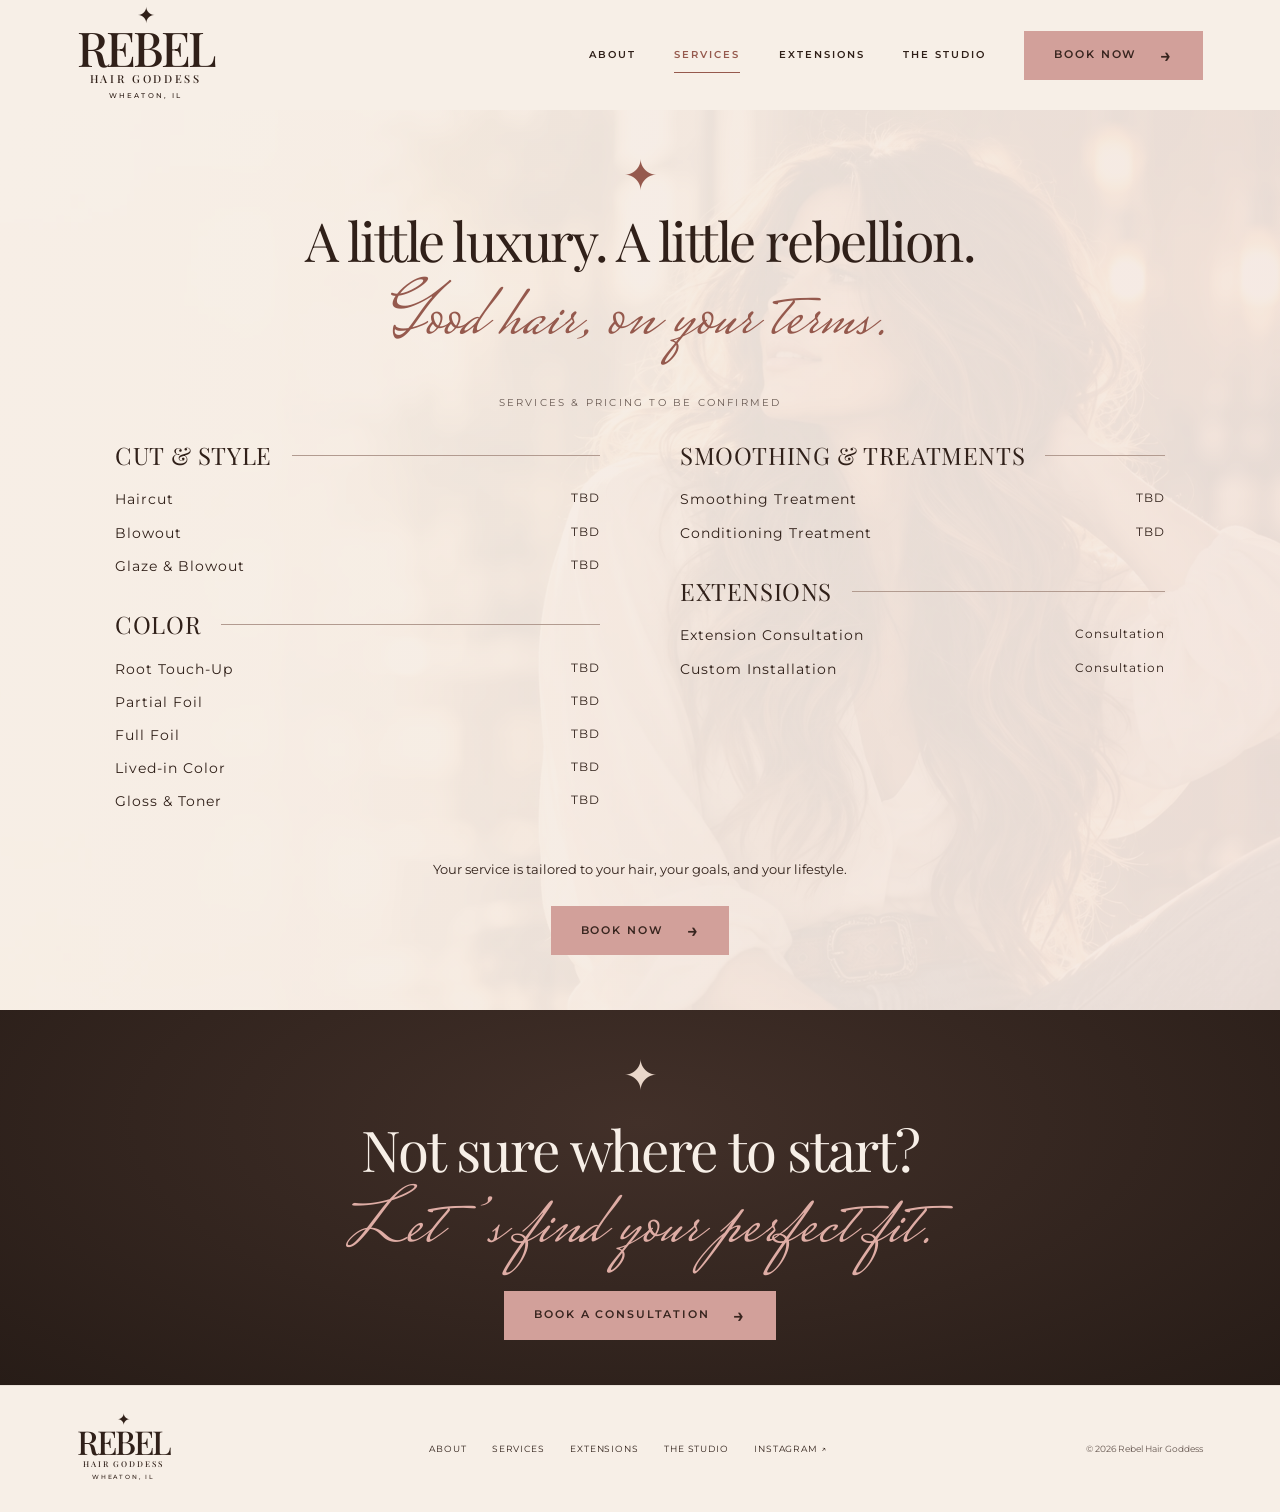
==== services.html @ c1b62842 "Apply approved ivory and dusty pink beauty-brand redesign" ====
<!DOCTYPE html>
<html lang="en"><head><meta charset="UTF-8"><meta name="viewport" content="width=device-width, initial-scale=1">
<title>Services | Rebel Hair Goddess</title><meta name="description" content="Explore the Rebel Hair Goddess service menu: color, cut and style, treatments, and custom extensions in Wheaton, Illinois."><meta name="theme-color" content="#f7efe7">
<link rel="canonical" href="https://huntry1127.github.io/Rebelhairgoddess/services.html"><meta property="og:title" content="Services | Rebel Hair Goddess"><meta property="og:description" content="Explore the Rebel Hair Goddess service menu: color, cut and style, treatments, and custom extensions in Wheaton, Illinois."><meta property="og:type" content="website"><meta property="og:url" content="https://huntry1127.github.io/Rebelhairgoddess/services.html"><meta property="og:image" content="https://huntry1127.github.io/Rebelhairgoddess/images/rebel-editorial.webp">
<link rel="icon" type="image/svg+xml" href="favicon.svg"><link rel="preconnect" href="https://fonts.googleapis.com"><link rel="preconnect" href="https://fonts.gstatic.com" crossorigin>
<link href="https://fonts.googleapis.com/css2?family=Playfair+Display:wght@400;500;600&family=Montserrat:wght@400;500;600&family=Mrs+Saint+Delafield&display=swap" rel="stylesheet"><link rel="stylesheet" href="styles.css?v=20261002">
</head><body class="services-page" id="top"><a class="skip-link" href="#main-content">Skip to content</a>
<header class="site-header"><a class="brand" href="index.html" aria-label="Rebel Hair Goddess home"><span class="brand-star" aria-hidden="true">✦</span><span class="brand-name">REBEL</span><span class="brand-sub">HAIR GODDESS</span><span class="brand-city">WHEATON, IL</span></a>
<button class="menu-toggle" type="button" aria-expanded="false" aria-controls="site-nav"><span></span><span></span><span class="sr-only">Open menu</span></button>
<nav class="site-nav" id="site-nav" aria-label="Main navigation"><a href="index.html#about">About</a><a href="services.html" aria-current="page">Services</a><a href="index.html#extensions">Extensions</a><a href="index.html#studio">The studio</a><a class="button " data-booking-link href="https://www.glossgenius.com/" target="_blank" rel="noopener">Book now <span aria-hidden="true">→</span></a></nav></header>
<main id="main-content">
<div class="services-surface"><section class="services-intro"><span class="star-mark" aria-hidden="true">✦</span><h1>A little luxury. A little rebellion.</h1><p class="script">Good hair, on your terms.</p></section>
<section class="service-menu" aria-label="Service menu"><p class="menu-note">Services &amp; pricing to be confirmed</p><div class="menu-columns"><div><section class="menu-category" ><h2>Cut &amp; style</h2><dl><div><dt>Haircut</dt><dd>TBD</dd></div><div><dt>Blowout</dt><dd>TBD</dd></div><div><dt>Glaze & Blowout</dt><dd>TBD</dd></div></dl></section><section class="menu-category" ><h2>Color</h2><dl><div><dt>Root Touch-Up</dt><dd>TBD</dd></div><div><dt>Partial Foil</dt><dd>TBD</dd></div><div><dt>Full Foil</dt><dd>TBD</dd></div><div><dt>Lived-in Color</dt><dd>TBD</dd></div><div><dt>Gloss & Toner</dt><dd>TBD</dd></div></dl></section></div><div><section class="menu-category" ><h2>Smoothing &amp; treatments</h2><dl><div><dt>Smoothing Treatment</dt><dd>TBD</dd></div><div><dt>Conditioning Treatment</dt><dd>TBD</dd></div></dl></section><section class="menu-category" id=extensions-menu><h2>Extensions</h2><dl><div><dt>Extension Consultation</dt><dd>Consultation</dd></div><div><dt>Custom Installation</dt><dd>Consultation</dd></div></dl></section></div></div><p class="menu-tail">Your service is tailored to your hair, your goals, and your lifestyle.</p><a class="button " data-booking-link href="https://www.glossgenius.com/" target="_blank" rel="noopener">Book now <span aria-hidden="true">→</span></a></section></div>
<section class="consultation extensions" aria-labelledby="consultation-heading"><span class="star-mark" aria-hidden="true">✦</span><h2 id="consultation-heading">Not sure where to start?</h2><p class="script">Let’s find your perfect fit.</p><a class="button " data-booking-link href="https://www.glossgenius.com/" target="_blank" rel="noopener">Book a consultation <span aria-hidden="true">→</span></a></section>
</main><footer class="site-footer"><a class="brand footer-brand" href="index.html" aria-label="Rebel Hair Goddess home"><span class="brand-star" aria-hidden="true">✦</span><span class="brand-name">REBEL</span><span class="brand-sub">HAIR GODDESS</span><span class="brand-city">WHEATON, IL</span></a><nav aria-label="Footer navigation"><a href="index.html#about">About</a><a href="services.html">Services</a><a href="index.html#extensions">Extensions</a><a href="index.html#studio">The studio</a><a href="https://www.instagram.com/rebelhairgoddess/" target="_blank" rel="noopener">Instagram ↗</a></nav><small>© <span id="year">2026</span> Rebel Hair Goddess</small></footer>
<div class="mobile-book"><a class="button " data-booking-link href="https://www.glossgenius.com/" target="_blank" rel="noopener">Book now <span aria-hidden="true">→</span></a></div><script src="script.js?v=20261002"></script></body></html>
---- styles.css ----
:root{--ivory:#f7efe7;--pink:#d2a09a;--rose:#95594d;--espresso:#302019;--muted:#685952;--serif:"Playfair Display",Georgia,serif;--sans:"Montserrat",Arial,sans-serif;--script:"Mrs Saint Delafield","Brush Script MT",cursive}
*{box-sizing:border-box}html{scroll-behavior:smooth;scroll-padding-top:110px}body{margin:0;background:var(--ivory);color:var(--espresso);font:15px/1.8 var(--sans)}a{color:inherit;text-decoration:none}img{display:block;width:100%;height:100%;object-fit:cover}button{font:inherit}h1,h2,h3,p,figure{margin:0}h1,h2{font-family:var(--serif);font-weight:400;line-height:1.15;letter-spacing:-.035em}h2{font-size:clamp(36px,4.6vw,66px)}.script{font:400 clamp(42px,5.8vw,84px)/.95 var(--script);color:var(--rose)}.eyebrow{font-size:11px;font-weight:500;text-transform:uppercase;letter-spacing:.24em}.star-mark{display:block;font:42px/1 Georgia,serif;margin:0 0 20px;color:var(--rose)}.short-rule{display:block;width:40px;height:1px;background:currentColor;opacity:.45;margin:24px auto}.button{display:inline-flex;align-items:center;justify-content:center;gap:23px;min-height:48px;padding:15px 30px;background:var(--pink);color:#38251f;font:600 11px/1.6 var(--sans);text-transform:uppercase;letter-spacing:.17em;transition:background .2s,transform .2s;white-space:nowrap}.button:hover{background:#dfb5ad;transform:translateY(-2px)}.button span{font-size:19px;line-height:1}.button:focus-visible,a:focus-visible,button:focus-visible{outline:2px solid var(--rose);outline-offset:5px}.skip-link{position:fixed;left:20px;top:0;transform:translateY(-150%);z-index:100;background:var(--espresso);color:var(--ivory);padding:12px 20px}.skip-link:focus{transform:none}.sr-only{position:absolute;width:1px;height:1px;padding:0;overflow:hidden;clip:rect(0,0,0,0);white-space:nowrap;border:0}
.site-header{height:110px;display:flex;align-items:center;justify-content:space-between;gap:30px;padding:14px 6%;position:relative;z-index:20;background:var(--ivory)}.brand{display:flex;flex-direction:column;align-items:center;width:max-content;flex-shrink:0;line-height:1;color:var(--espresso)}.brand-star{font:22px/.8 Georgia}.brand-name{font:500 48px/.95 var(--serif);letter-spacing:-.06em}.brand-sub{font:500 11px/1.6 var(--serif);letter-spacing:.24em}.brand-city{font:500 7px/2.2 var(--sans);letter-spacing:.3em}.site-nav{display:flex;align-items:center;gap:clamp(22px,3vw,44px)}.site-nav>a:not(.button){font-size:10px;font-weight:600;letter-spacing:.2em;text-transform:uppercase;position:relative;padding:14px 0}.site-nav>a:not(.button):hover,.site-nav>a[aria-current]{color:var(--rose)}.site-nav>a[aria-current]:after{content:"";position:absolute;bottom:5px;left:0;right:0;height:1px;background:var(--rose)}.menu-toggle{display:none}
.hero{position:relative;min-height:660px;display:flex;align-items:center;overflow:hidden}.hero-photo{position:absolute;inset:0;object-position:center center}.hero-wash{position:absolute;inset:0;background:linear-gradient(90deg,rgba(247,239,231,.93) 0%,rgba(247,239,231,.78) 27%,rgba(247,239,231,.25) 47%,transparent 62%)}.hero-copy{position:relative;z-index:1;width:49%;text-align:center;padding:65px 35px 72px 7%}.hero-copy .star-mark{margin-bottom:10px}.hero h1{font-size:clamp(80px,10vw,150px);font-weight:500;line-height:.95;letter-spacing:-.065em}.hero h1 span{display:block;font-size:clamp(15px,2.2vw,30px);letter-spacing:.23em;line-height:1.7}.hero-city{margin:7px 0 28px;font-size:9px}.hero-tagline{font-size:clamp(65px,7.4vw,108px);margin-bottom:28px}
.statement{text-align:center;background:linear-gradient(110deg,#dfb7ae,#e4c1b8,#dcaea7);padding:54px 25px 38px}.statement .star-mark{margin-bottom:15px}.statement .script{margin-top:8px;font-size:clamp(55px,6vw,87px);color:var(--espresso)}.statement .short-rule{margin-bottom:0}.about{display:grid;grid-template-columns:1fr 1fr;min-height:590px}.studio-image{position:relative;overflow:hidden;min-height:590px}.studio-image img{position:absolute;inset:0;object-position:center 56%}.studio-image figcaption{position:absolute;bottom:16px;left:20px;font-size:9px;text-transform:uppercase;letter-spacing:.2em;color:#fff;background:rgba(48,32,25,.6);padding:5px 12px}.about-copy{padding:70px 8%;text-align:center;align-self:center}.about-copy h2{font-size:clamp(35px,4vw,57px);margin-bottom:25px}.about-copy .script{font-size:clamp(46px,5vw,70px)}.about-copy>p:not(.script){color:var(--muted);font-size:14px;margin-bottom:32px;line-height:1.9}
.service-overview{padding:60px 7% 58px;text-align:center}.service-overview h2{margin-bottom:45px}.service-columns{display:grid;grid-template-columns:repeat(3,1fr);max-width:1100px;margin:0 auto 36px}.service-columns article{padding:0 45px}.service-columns article+article{border-left:1px solid #bba49a}.service-columns h3{font:500 17px/1.5 var(--serif);letter-spacing:.13em;text-transform:uppercase}.service-columns .short-rule{margin:18px auto}.service-columns p{font-size:13px;color:var(--muted);max-width:230px;margin:auto}.extensions{text-align:center;background:radial-gradient(ellipse at 50% 30%,#423029,#271c17);color:var(--ivory);padding:66px 25px 60px}.extensions .star-mark{color:#ead7ca}.extensions h2{font-size:clamp(38px,5.1vw,72px)}.extensions .script{color:#dfada5;margin:18px 0 0;font-size:clamp(49px,6vw,85px)}.extensions .short-rule{margin-top:24px}.booking-section{position:relative;overflow:hidden;padding:65px 25px 55px;text-align:center;background:radial-gradient(ellipse at 15% 20%,#e9ddd0 0,transparent 40%),var(--ivory)}.booking-section h2.script{font-size:clamp(64px,7.5vw,108px)}.booking-section .eyebrow{margin-bottom:24px}.booking-section .short-rule{margin:20px auto}
.site-footer{display:flex;justify-content:space-between;align-items:center;gap:30px;padding:28px 6%;border-top:1px solid rgba(48,32,25,.07)}.footer-brand .brand-name{font-size:33px}.footer-brand .brand-star{font-size:16px}.footer-brand .brand-sub{font-size:8px}.footer-brand .brand-city{font-size:6px}.site-footer nav{display:flex;gap:25px;flex-wrap:wrap;justify-content:center}.site-footer nav a{font-size:9px;text-transform:uppercase;letter-spacing:.1em}.site-footer nav a:hover{color:var(--rose)}.site-footer>small{font-size:9px;color:var(--muted)}.mobile-book{display:none}
.services-surface{position:relative;isolation:isolate;background:linear-gradient(100deg,#f7efe7,#f5e8e2)}.services-surface:before{content:"";position:absolute;z-index:-1;inset:0;background:url('images/rebel-editorial.webp') no-repeat right center;background-size:auto 100%;opacity:.06}.services-intro{text-align:center;padding:45px 24px 35px}.services-intro h1{font-size:clamp(34px,4.2vw,62px)}.services-intro .script{font-size:clamp(52px,6vw,82px);margin-top:15px}.services-intro .star-mark{margin-bottom:12px}.service-menu{text-align:center;padding:0 9% 55px}.menu-note{font-size:10px;text-transform:uppercase;letter-spacing:.22em;margin:0 0 30px;color:var(--muted)}.menu-columns{display:grid;grid-template-columns:1fr 1fr;gap:80px;text-align:left;max-width:1140px;margin:auto}.menu-category{margin-bottom:32px;scroll-margin-top:30px}.menu-category h2{font-size:24px;text-transform:uppercase;letter-spacing:.025em;display:flex;align-items:center;gap:20px}.menu-category h2:after{content:"";height:1px;flex:1;background:#b29b90}.menu-category dl{margin:18px 0 0}.menu-category dl>div{display:flex;justify-content:space-between;gap:20px;margin:8px 0;font-size:14px;letter-spacing:.07em}.menu-category dd{margin:0;font-size:12px;text-align:right;white-space:nowrap}.menu-tail{font-size:13px;margin:12px auto 24px}.consultation{padding:45px 25px}.consultation h2{font-size:clamp(36px,4.4vw,62px)}.consultation .script{margin:12px 0 24px;font-size:clamp(50px,6vw,80px)}
@media(min-width:1600px){.hero{min-height:780px}.hero-copy{padding-left:10%}}@media(max-width:1000px){.site-header{padding:14px 4%;gap:20px}.site-nav{gap:20px}.site-nav .button{padding:14px 20px}.hero{min-height:580px}.hero-copy{padding-left:4%;width:50%}.hero h1{font-size:105px}.hero h1 span{font-size:22px}.hero-tagline{font-size:82px}.studio-image{min-height:520px}.about{min-height:520px}.about-copy{padding:45px 7%}.service-columns article{padding:0 25px}.site-footer{flex-wrap:wrap;justify-content:center}.menu-columns{gap:40px}.service-menu{padding-left:6%;padding-right:6%}.menu-category h2{font-size:20px}}
@media(max-width:760px){html{scroll-padding-top:85px}.site-header{height:90px;padding:10px 6%;position:sticky;top:0;border-bottom:1px solid #e8d9cc}.brand-name{font-size:38px}.brand-sub{font-size:9px}.brand-city{font-size:6px}.brand-star{font-size:17px}.menu-toggle{display:flex;flex-direction:column;justify-content:center;gap:7px;width:46px;height:46px;border:1px solid #c2aca1;background:none;cursor:pointer}.menu-toggle>span:not(.sr-only){width:22px;height:1px;background:var(--espresso);margin:0 auto}.site-nav{display:none;position:absolute;top:100%;left:0;right:0;background:var(--ivory);padding:25px 7% 30px;box-shadow:0 16px 20px #30201912;max-height:calc(100dvh - 90px);overflow:auto}.site-nav.open{display:flex;flex-direction:column;align-items:stretch;gap:10px}.site-nav>a:not(.button){font-size:12px;padding:13px}.site-nav .button{margin-top:8px}.hero{min-height:780px;align-items:flex-end}.hero-photo{object-position:65% center}.hero-wash{background:linear-gradient(0deg,var(--ivory) 0%,rgba(247,239,231,.92) 28%,rgba(247,239,231,.2) 60%,transparent 80%)}.hero-copy{width:100%;padding:350px 20px 45px}.hero-copy .star-mark{font-size:30px;margin-bottom:8px}.hero h1{font-size:88px}.hero h1 span{font-size:19px}.hero-city{margin:8px 0 16px}.hero-tagline{font-size:67px;margin-bottom:22px}.hero-tagline br{display:none}.statement{padding:40px 20px 32px}.statement h2{font-size:43px}.statement .script{font-size:60px}.about{grid-template-columns:1fr}.studio-image{min-height:400px;height:400px}.studio-image img{object-position:center 54%}.about-copy{padding:48px 25px}.about-copy h2{font-size:40px}.about-copy .script{font-size:57px}.service-overview{padding:45px 25px}.service-overview h2{font-size:40px;margin-bottom:25px}.service-columns{grid-template-columns:1fr;gap:24px;margin-bottom:28px}.service-columns article{padding:20px 15px 0}.service-columns article+article{border-left:0;border-top:1px solid #d6c3b8}.service-columns p{max-width:300px}.service-columns h3{font-size:17px}.extensions{padding:48px 22px}.extensions h2{font-size:39px}.extensions .script{font-size:56px}.booking-section{padding:45px 25px}.booking-section h2.script{font-size:68px}.booking-section .eyebrow{font-size:10px}.site-footer{padding:30px 25px 100px;gap:25px}.site-footer nav{gap:19px}.site-footer>small{width:100%;text-align:center}.mobile-book{display:block;position:fixed;bottom:0;left:0;right:0;z-index:30;padding:8px 16px calc(8px + env(safe-area-inset-bottom));background:var(--ivory);border-top:1px solid #d5bdb2}.mobile-book .button{width:100%;min-height:46px}.services-intro{padding:35px 22px 30px}.services-intro h1{font-size:38px}.services-intro .script{font-size:59px;margin-top:20px}.service-menu{padding:0 24px 40px}.menu-note{font-size:9px;letter-spacing:.15em}.menu-columns{grid-template-columns:1fr;gap:0}.menu-category h2{font-size:21px}.menu-category dl>div{font-size:13px;letter-spacing:.02em}.menu-category dd{font-size:12px}.services-surface:before{background-position:68% center;opacity:.045}.menu-tail{font-size:12px}.consultation h2{font-size:38px}.consultation .script{font-size:56px}.button{font-size:10px;padding:15px 25px}}
@media(max-width:360px){.hero h1{font-size:76px}.hero-tagline{font-size:59px}.menu-category h2{font-size:18px}.menu-category dl>div{gap:12px}.about-copy h2{font-size:35px}}
@media(prefers-reduced-motion:reduce){html{scroll-behavior:auto}*,*:before,*:after{transition:none!important;animation:none!important}}
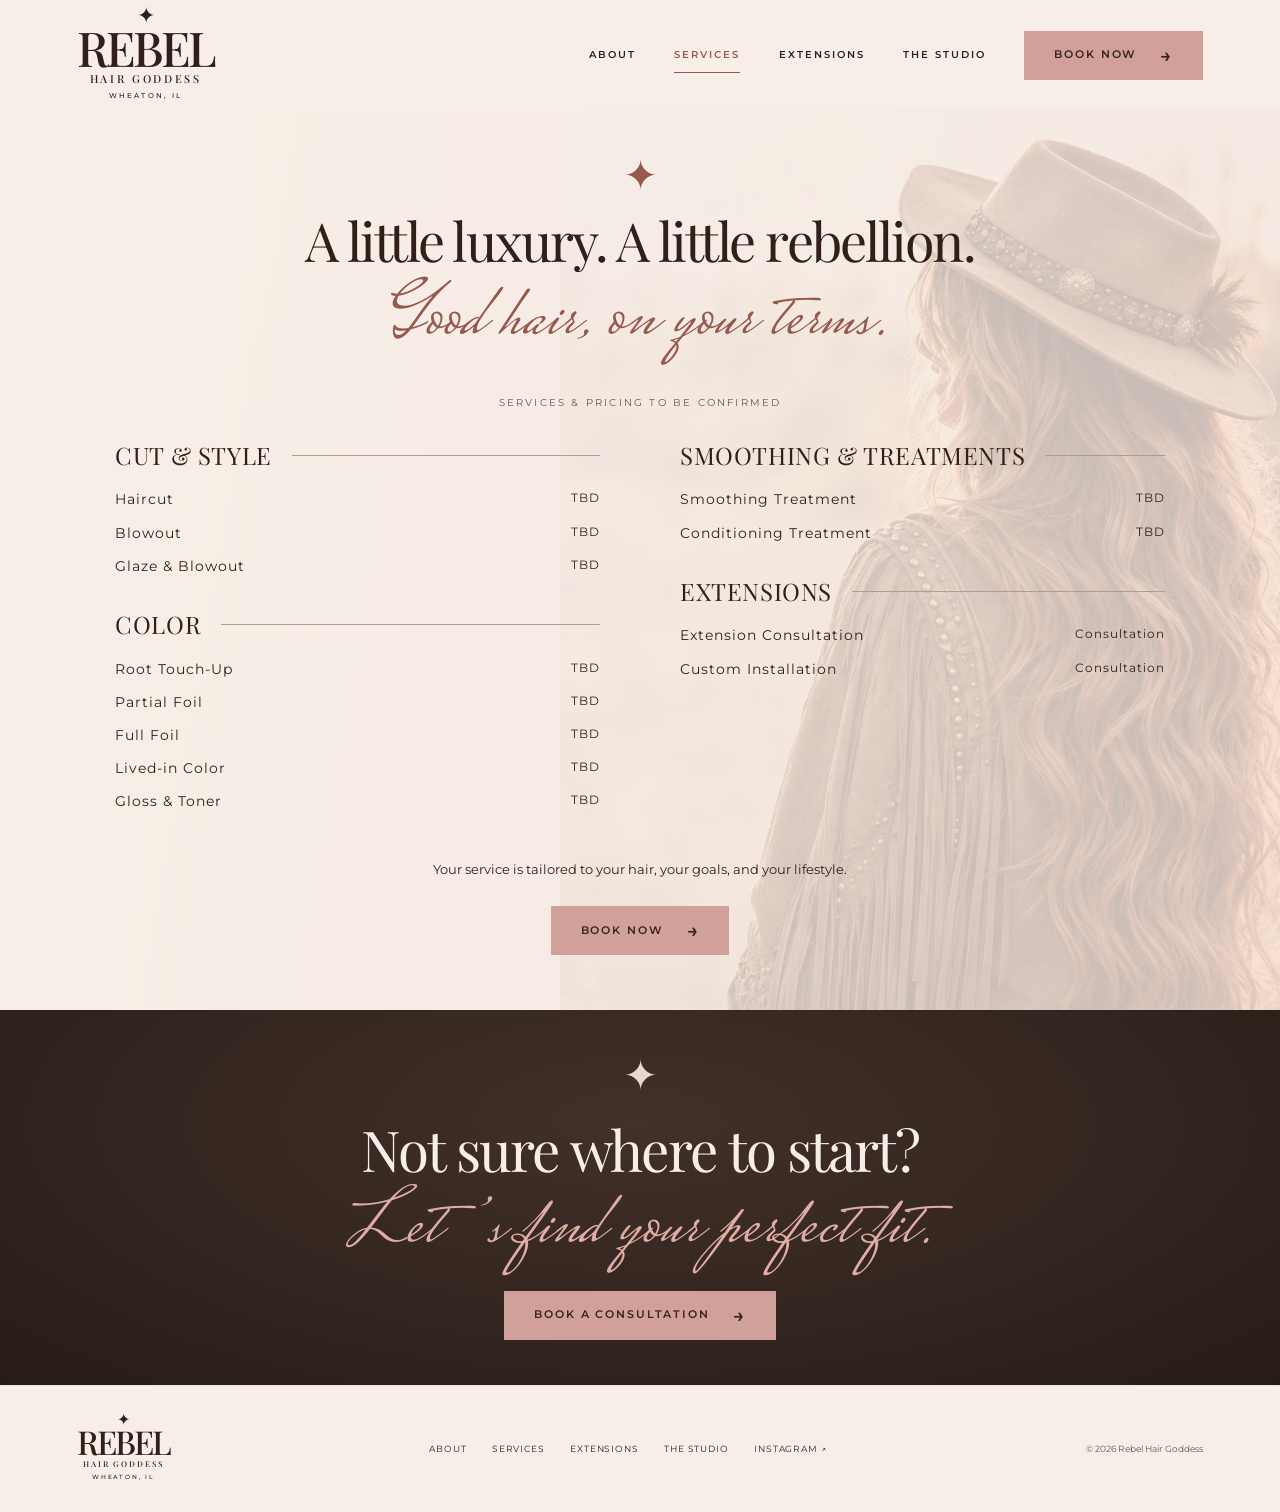
==== commit a2c920ed: "Match services background to approved girl-in-hat reference" ====
--- a/services.html
+++ b/services.html
@@ -1,9 +1,9 @@
 <!DOCTYPE html>
 <html lang="en"><head><meta charset="UTF-8"><meta name="viewport" content="width=device-width, initial-scale=1">
 <title>Services | Rebel Hair Goddess</title><meta name="description" content="Explore the Rebel Hair Goddess service menu: color, cut and style, treatments, and custom extensions in Wheaton, Illinois."><meta name="theme-color" content="#f7efe7">
-<link rel="canonical" href="https://huntry1127.github.io/Rebelhairgoddess/services.html"><meta property="og:title" content="Services | Rebel Hair Goddess"><meta property="og:description" content="Explore the Rebel Hair Goddess service menu: color, cut and style, treatments, and custom extensions in Wheaton, Illinois."><meta property="og:type" content="website"><meta property="og:url" content="https://huntry1127.github.io/Rebelhairgoddess/services.html"><meta property="og:image" content="https://huntry1127.github.io/Rebelhairgoddess/images/rebel-editorial.webp">
+<link rel="canonical" href="https://huntry1127.github.io/Rebelhairgoddess/services.html"><meta property="og:title" content="Services | Rebel Hair Goddess"><meta property="og:description" content="Explore the Rebel Hair Goddess service menu: color, cut and style, treatments, and custom extensions in Wheaton, Illinois."><meta property="og:type" content="website"><meta property="og:url" content="https://huntry1127.github.io/Rebelhairgoddess/services.html"><meta property="og:image" content="https://huntry1127.github.io/Rebelhairgoddess/images/services-western.webp">
 <link rel="icon" type="image/svg+xml" href="favicon.svg"><link rel="preconnect" href="https://fonts.googleapis.com"><link rel="preconnect" href="https://fonts.gstatic.com" crossorigin>
-<link href="https://fonts.googleapis.com/css2?family=Playfair+Display:wght@400;500;600&family=Montserrat:wght@400;500;600&family=Mrs+Saint+Delafield&display=swap" rel="stylesheet"><link rel="stylesheet" href="styles.css?v=20261002">
+<link href="https://fonts.googleapis.com/css2?family=Playfair+Display:wght@400;500;600&family=Montserrat:wght@400;500;600&family=Mrs+Saint+Delafield&display=swap" rel="stylesheet"><link rel="stylesheet" href="styles.css?v=20261002-hat">
 </head><body class="services-page" id="top"><a class="skip-link" href="#main-content">Skip to content</a>
 <header class="site-header"><a class="brand" href="index.html" aria-label="Rebel Hair Goddess home"><span class="brand-star" aria-hidden="true">✦</span><span class="brand-name">REBEL</span><span class="brand-sub">HAIR GODDESS</span><span class="brand-city">WHEATON, IL</span></a>
 <button class="menu-toggle" type="button" aria-expanded="false" aria-controls="site-nav"><span></span><span></span><span class="sr-only">Open menu</span></button>
--- a/styles.css
+++ b/styles.css
@@ -6,8 +6,8 @@
 .statement{text-align:center;background:linear-gradient(110deg,#dfb7ae,#e4c1b8,#dcaea7);padding:54px 25px 38px}.statement .star-mark{margin-bottom:15px}.statement .script{margin-top:8px;font-size:clamp(55px,6vw,87px);color:var(--espresso)}.statement .short-rule{margin-bottom:0}.about{display:grid;grid-template-columns:1fr 1fr;min-height:590px}.studio-image{position:relative;overflow:hidden;min-height:590px}.studio-image img{position:absolute;inset:0;object-position:center 56%}.studio-image figcaption{position:absolute;bottom:16px;left:20px;font-size:9px;text-transform:uppercase;letter-spacing:.2em;color:#fff;background:rgba(48,32,25,.6);padding:5px 12px}.about-copy{padding:70px 8%;text-align:center;align-self:center}.about-copy h2{font-size:clamp(35px,4vw,57px);margin-bottom:25px}.about-copy .script{font-size:clamp(46px,5vw,70px)}.about-copy>p:not(.script){color:var(--muted);font-size:14px;margin-bottom:32px;line-height:1.9}
 .service-overview{padding:60px 7% 58px;text-align:center}.service-overview h2{margin-bottom:45px}.service-columns{display:grid;grid-template-columns:repeat(3,1fr);max-width:1100px;margin:0 auto 36px}.service-columns article{padding:0 45px}.service-columns article+article{border-left:1px solid #bba49a}.service-columns h3{font:500 17px/1.5 var(--serif);letter-spacing:.13em;text-transform:uppercase}.service-columns .short-rule{margin:18px auto}.service-columns p{font-size:13px;color:var(--muted);max-width:230px;margin:auto}.extensions{text-align:center;background:radial-gradient(ellipse at 50% 30%,#423029,#271c17);color:var(--ivory);padding:66px 25px 60px}.extensions .star-mark{color:#ead7ca}.extensions h2{font-size:clamp(38px,5.1vw,72px)}.extensions .script{color:#dfada5;margin:18px 0 0;font-size:clamp(49px,6vw,85px)}.extensions .short-rule{margin-top:24px}.booking-section{position:relative;overflow:hidden;padding:65px 25px 55px;text-align:center;background:radial-gradient(ellipse at 15% 20%,#e9ddd0 0,transparent 40%),var(--ivory)}.booking-section h2.script{font-size:clamp(64px,7.5vw,108px)}.booking-section .eyebrow{margin-bottom:24px}.booking-section .short-rule{margin:20px auto}
 .site-footer{display:flex;justify-content:space-between;align-items:center;gap:30px;padding:28px 6%;border-top:1px solid rgba(48,32,25,.07)}.footer-brand .brand-name{font-size:33px}.footer-brand .brand-star{font-size:16px}.footer-brand .brand-sub{font-size:8px}.footer-brand .brand-city{font-size:6px}.site-footer nav{display:flex;gap:25px;flex-wrap:wrap;justify-content:center}.site-footer nav a{font-size:9px;text-transform:uppercase;letter-spacing:.1em}.site-footer nav a:hover{color:var(--rose)}.site-footer>small{font-size:9px;color:var(--muted)}.mobile-book{display:none}
-.services-surface{position:relative;isolation:isolate;background:linear-gradient(100deg,#f7efe7,#f5e8e2)}.services-surface:before{content:"";position:absolute;z-index:-1;inset:0;background:url('images/rebel-editorial.webp') no-repeat right center;background-size:auto 100%;opacity:.06}.services-intro{text-align:center;padding:45px 24px 35px}.services-intro h1{font-size:clamp(34px,4.2vw,62px)}.services-intro .script{font-size:clamp(52px,6vw,82px);margin-top:15px}.services-intro .star-mark{margin-bottom:12px}.service-menu{text-align:center;padding:0 9% 55px}.menu-note{font-size:10px;text-transform:uppercase;letter-spacing:.22em;margin:0 0 30px;color:var(--muted)}.menu-columns{display:grid;grid-template-columns:1fr 1fr;gap:80px;text-align:left;max-width:1140px;margin:auto}.menu-category{margin-bottom:32px;scroll-margin-top:30px}.menu-category h2{font-size:24px;text-transform:uppercase;letter-spacing:.025em;display:flex;align-items:center;gap:20px}.menu-category h2:after{content:"";height:1px;flex:1;background:#b29b90}.menu-category dl{margin:18px 0 0}.menu-category dl>div{display:flex;justify-content:space-between;gap:20px;margin:8px 0;font-size:14px;letter-spacing:.07em}.menu-category dd{margin:0;font-size:12px;text-align:right;white-space:nowrap}.menu-tail{font-size:13px;margin:12px auto 24px}.consultation{padding:45px 25px}.consultation h2{font-size:clamp(36px,4.4vw,62px)}.consultation .script{margin:12px 0 24px;font-size:clamp(50px,6vw,80px)}
+.services-surface{position:relative;isolation:isolate;background:linear-gradient(100deg,#f7efe7,#f5e8e2)}.services-surface:before{content:"";position:absolute;z-index:-1;inset:0;background:url('images/services-western.webp') no-repeat right top;background-size:auto 100%;opacity:.20}.services-intro{text-align:center;padding:45px 24px 35px}.services-intro h1{font-size:clamp(34px,4.2vw,62px)}.services-intro .script{font-size:clamp(52px,6vw,82px);margin-top:15px}.services-intro .star-mark{margin-bottom:12px}.service-menu{text-align:center;padding:0 9% 55px}.menu-note{font-size:10px;text-transform:uppercase;letter-spacing:.22em;margin:0 0 30px;color:var(--muted)}.menu-columns{display:grid;grid-template-columns:1fr 1fr;gap:80px;text-align:left;max-width:1140px;margin:auto}.menu-category{margin-bottom:32px;scroll-margin-top:30px}.menu-category h2{font-size:24px;text-transform:uppercase;letter-spacing:.025em;display:flex;align-items:center;gap:20px}.menu-category h2:after{content:"";height:1px;flex:1;background:#b29b90}.menu-category dl{margin:18px 0 0}.menu-category dl>div{display:flex;justify-content:space-between;gap:20px;margin:8px 0;font-size:14px;letter-spacing:.07em}.menu-category dd{margin:0;font-size:12px;text-align:right;white-space:nowrap}.menu-tail{font-size:13px;margin:12px auto 24px}.consultation{padding:45px 25px}.consultation h2{font-size:clamp(36px,4.4vw,62px)}.consultation .script{margin:12px 0 24px;font-size:clamp(50px,6vw,80px)}
 @media(min-width:1600px){.hero{min-height:780px}.hero-copy{padding-left:10%}}@media(max-width:1000px){.site-header{padding:14px 4%;gap:20px}.site-nav{gap:20px}.site-nav .button{padding:14px 20px}.hero{min-height:580px}.hero-copy{padding-left:4%;width:50%}.hero h1{font-size:105px}.hero h1 span{font-size:22px}.hero-tagline{font-size:82px}.studio-image{min-height:520px}.about{min-height:520px}.about-copy{padding:45px 7%}.service-columns article{padding:0 25px}.site-footer{flex-wrap:wrap;justify-content:center}.menu-columns{gap:40px}.service-menu{padding-left:6%;padding-right:6%}.menu-category h2{font-size:20px}}
-@media(max-width:760px){html{scroll-padding-top:85px}.site-header{height:90px;padding:10px 6%;position:sticky;top:0;border-bottom:1px solid #e8d9cc}.brand-name{font-size:38px}.brand-sub{font-size:9px}.brand-city{font-size:6px}.brand-star{font-size:17px}.menu-toggle{display:flex;flex-direction:column;justify-content:center;gap:7px;width:46px;height:46px;border:1px solid #c2aca1;background:none;cursor:pointer}.menu-toggle>span:not(.sr-only){width:22px;height:1px;background:var(--espresso);margin:0 auto}.site-nav{display:none;position:absolute;top:100%;left:0;right:0;background:var(--ivory);padding:25px 7% 30px;box-shadow:0 16px 20px #30201912;max-height:calc(100dvh - 90px);overflow:auto}.site-nav.open{display:flex;flex-direction:column;align-items:stretch;gap:10px}.site-nav>a:not(.button){font-size:12px;padding:13px}.site-nav .button{margin-top:8px}.hero{min-height:780px;align-items:flex-end}.hero-photo{object-position:65% center}.hero-wash{background:linear-gradient(0deg,var(--ivory) 0%,rgba(247,239,231,.92) 28%,rgba(247,239,231,.2) 60%,transparent 80%)}.hero-copy{width:100%;padding:350px 20px 45px}.hero-copy .star-mark{font-size:30px;margin-bottom:8px}.hero h1{font-size:88px}.hero h1 span{font-size:19px}.hero-city{margin:8px 0 16px}.hero-tagline{font-size:67px;margin-bottom:22px}.hero-tagline br{display:none}.statement{padding:40px 20px 32px}.statement h2{font-size:43px}.statement .script{font-size:60px}.about{grid-template-columns:1fr}.studio-image{min-height:400px;height:400px}.studio-image img{object-position:center 54%}.about-copy{padding:48px 25px}.about-copy h2{font-size:40px}.about-copy .script{font-size:57px}.service-overview{padding:45px 25px}.service-overview h2{font-size:40px;margin-bottom:25px}.service-columns{grid-template-columns:1fr;gap:24px;margin-bottom:28px}.service-columns article{padding:20px 15px 0}.service-columns article+article{border-left:0;border-top:1px solid #d6c3b8}.service-columns p{max-width:300px}.service-columns h3{font-size:17px}.extensions{padding:48px 22px}.extensions h2{font-size:39px}.extensions .script{font-size:56px}.booking-section{padding:45px 25px}.booking-section h2.script{font-size:68px}.booking-section .eyebrow{font-size:10px}.site-footer{padding:30px 25px 100px;gap:25px}.site-footer nav{gap:19px}.site-footer>small{width:100%;text-align:center}.mobile-book{display:block;position:fixed;bottom:0;left:0;right:0;z-index:30;padding:8px 16px calc(8px + env(safe-area-inset-bottom));background:var(--ivory);border-top:1px solid #d5bdb2}.mobile-book .button{width:100%;min-height:46px}.services-intro{padding:35px 22px 30px}.services-intro h1{font-size:38px}.services-intro .script{font-size:59px;margin-top:20px}.service-menu{padding:0 24px 40px}.menu-note{font-size:9px;letter-spacing:.15em}.menu-columns{grid-template-columns:1fr;gap:0}.menu-category h2{font-size:21px}.menu-category dl>div{font-size:13px;letter-spacing:.02em}.menu-category dd{font-size:12px}.services-surface:before{background-position:68% center;opacity:.045}.menu-tail{font-size:12px}.consultation h2{font-size:38px}.consultation .script{font-size:56px}.button{font-size:10px;padding:15px 25px}}
+@media(max-width:760px){html{scroll-padding-top:85px}.site-header{height:90px;padding:10px 6%;position:sticky;top:0;border-bottom:1px solid #e8d9cc}.brand-name{font-size:38px}.brand-sub{font-size:9px}.brand-city{font-size:6px}.brand-star{font-size:17px}.menu-toggle{display:flex;flex-direction:column;justify-content:center;gap:7px;width:46px;height:46px;border:1px solid #c2aca1;background:none;cursor:pointer}.menu-toggle>span:not(.sr-only){width:22px;height:1px;background:var(--espresso);margin:0 auto}.site-nav{display:none;position:absolute;top:100%;left:0;right:0;background:var(--ivory);padding:25px 7% 30px;box-shadow:0 16px 20px #30201912;max-height:calc(100dvh - 90px);overflow:auto}.site-nav.open{display:flex;flex-direction:column;align-items:stretch;gap:10px}.site-nav>a:not(.button){font-size:12px;padding:13px}.site-nav .button{margin-top:8px}.hero{min-height:780px;align-items:flex-end}.hero-photo{object-position:65% center}.hero-wash{background:linear-gradient(0deg,var(--ivory) 0%,rgba(247,239,231,.92) 28%,rgba(247,239,231,.2) 60%,transparent 80%)}.hero-copy{width:100%;padding:350px 20px 45px}.hero-copy .star-mark{font-size:30px;margin-bottom:8px}.hero h1{font-size:88px}.hero h1 span{font-size:19px}.hero-city{margin:8px 0 16px}.hero-tagline{font-size:67px;margin-bottom:22px}.hero-tagline br{display:none}.statement{padding:40px 20px 32px}.statement h2{font-size:43px}.statement .script{font-size:60px}.about{grid-template-columns:1fr}.studio-image{min-height:400px;height:400px}.studio-image img{object-position:center 54%}.about-copy{padding:48px 25px}.about-copy h2{font-size:40px}.about-copy .script{font-size:57px}.service-overview{padding:45px 25px}.service-overview h2{font-size:40px;margin-bottom:25px}.service-columns{grid-template-columns:1fr;gap:24px;margin-bottom:28px}.service-columns article{padding:20px 15px 0}.service-columns article+article{border-left:0;border-top:1px solid #d6c3b8}.service-columns p{max-width:300px}.service-columns h3{font-size:17px}.extensions{padding:48px 22px}.extensions h2{font-size:39px}.extensions .script{font-size:56px}.booking-section{padding:45px 25px}.booking-section h2.script{font-size:68px}.booking-section .eyebrow{font-size:10px}.site-footer{padding:30px 25px 100px;gap:25px}.site-footer nav{gap:19px}.site-footer>small{width:100%;text-align:center}.mobile-book{display:block;position:fixed;bottom:0;left:0;right:0;z-index:30;padding:8px 16px calc(8px + env(safe-area-inset-bottom));background:var(--ivory);border-top:1px solid #d5bdb2}.mobile-book .button{width:100%;min-height:46px}.services-intro{padding:35px 22px 30px}.services-intro h1{font-size:38px}.services-intro .script{font-size:59px;margin-top:20px}.service-menu{padding:0 24px 40px}.menu-note{font-size:9px;letter-spacing:.15em}.menu-columns{grid-template-columns:1fr;gap:0}.menu-category h2{font-size:21px}.menu-category dl>div{font-size:13px;letter-spacing:.02em}.menu-category dd{font-size:12px}.services-surface:before{background-position:right top;background-size:auto 720px;opacity:.14}.menu-tail{font-size:12px}.consultation h2{font-size:38px}.consultation .script{font-size:56px}.button{font-size:10px;padding:15px 25px}}
 @media(max-width:360px){.hero h1{font-size:76px}.hero-tagline{font-size:59px}.menu-category h2{font-size:18px}.menu-category dl>div{gap:12px}.about-copy h2{font-size:35px}}
 @media(prefers-reduced-motion:reduce){html{scroll-behavior:auto}*,*:before,*:after{transition:none!important;animation:none!important}}
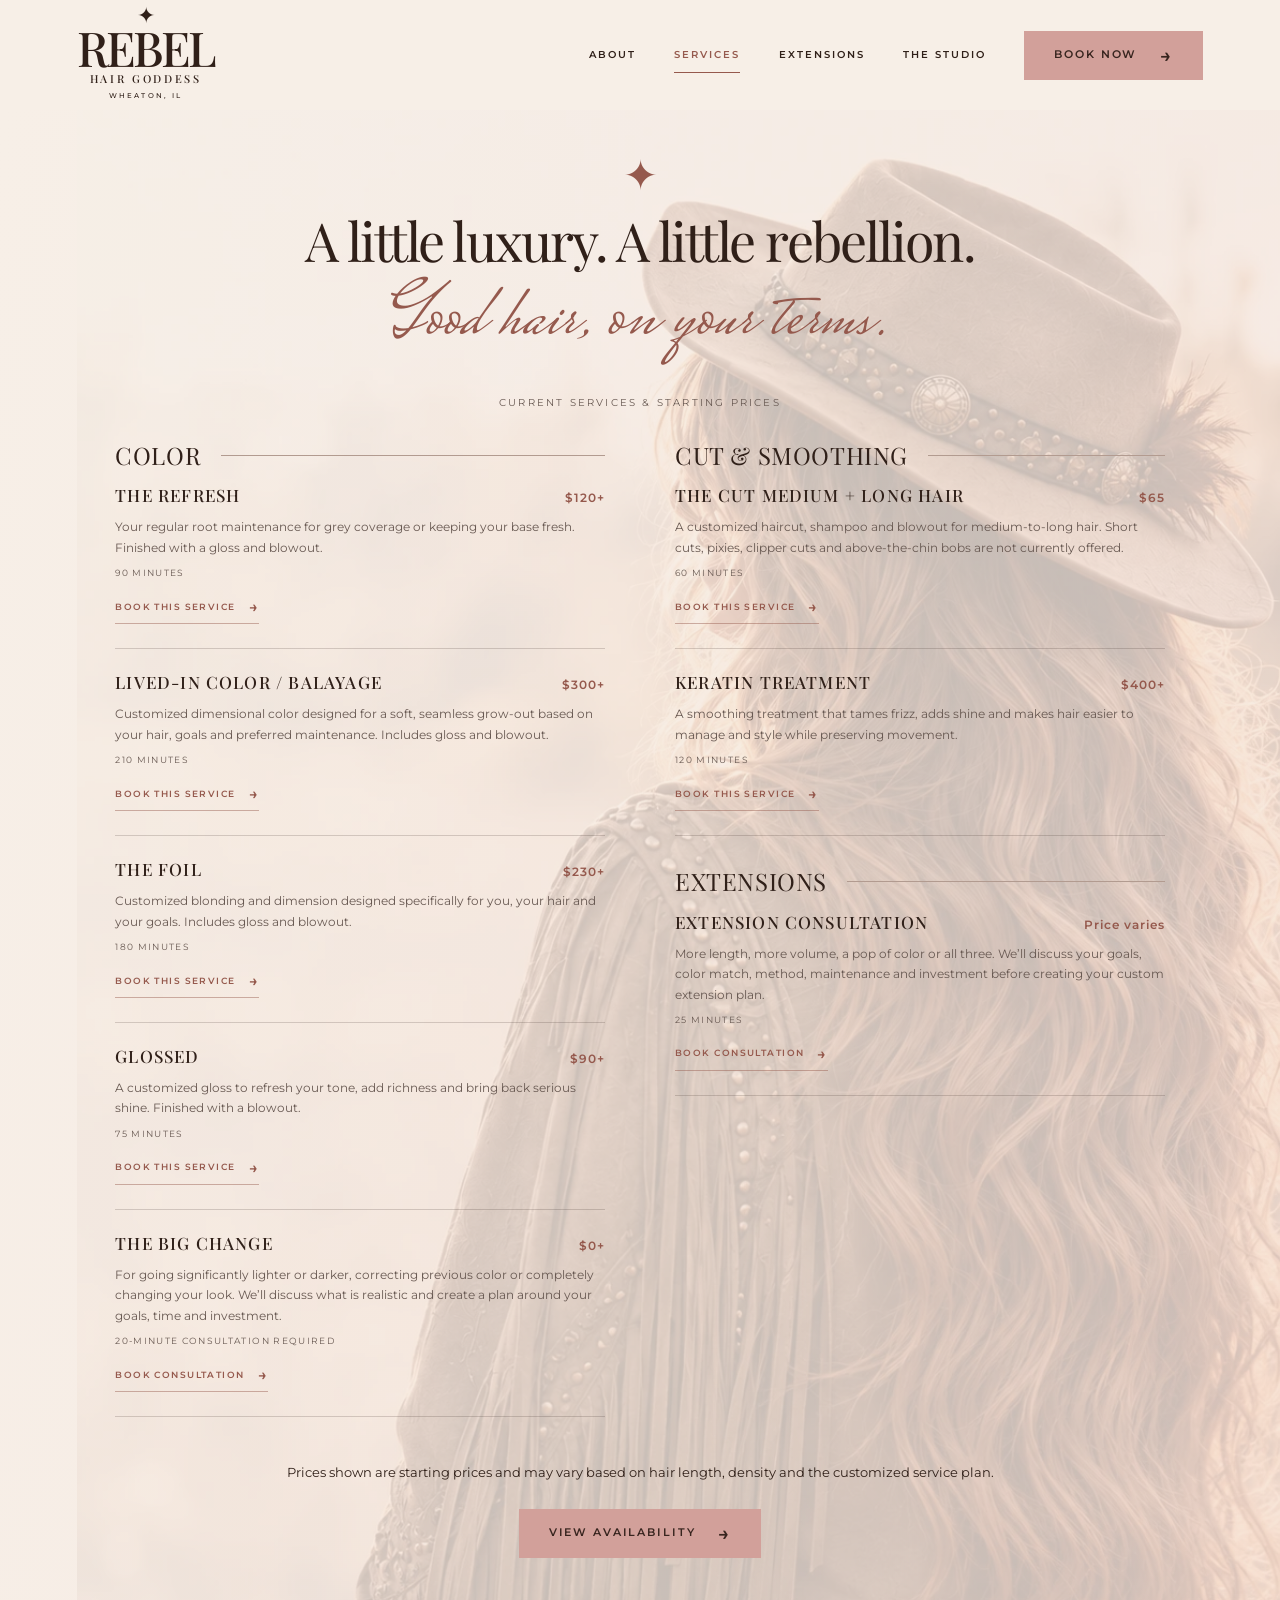
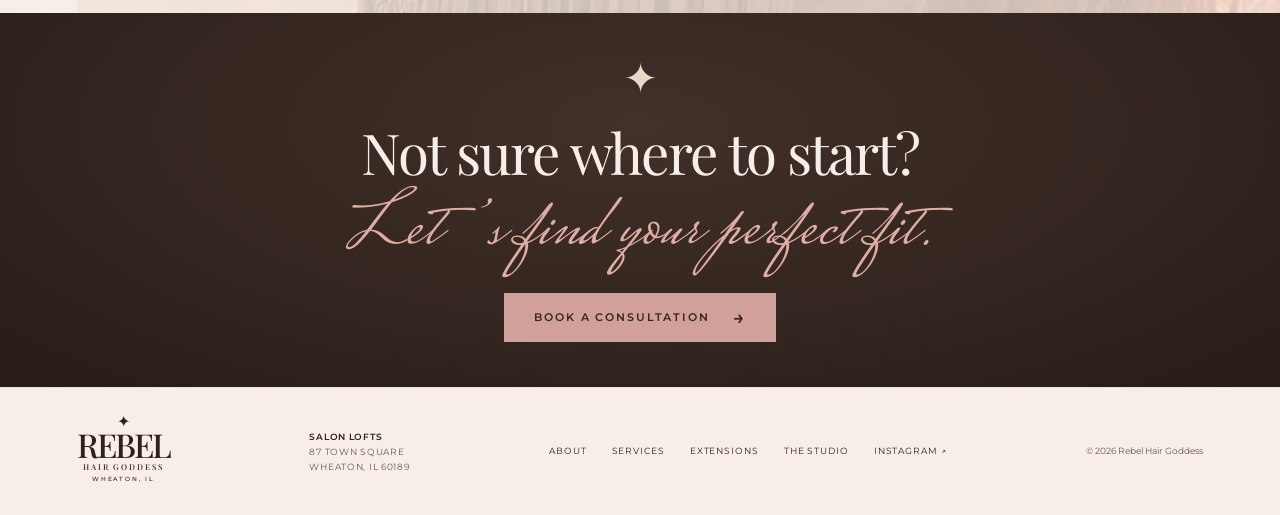
==== commit 5eca8df6: "Publish verified GlossGenius menu and Salon Lofts location" ====
--- a/services.html
+++ b/services.html
@@ -1,16 +1,27 @@
 <!DOCTYPE html>
 <html lang="en"><head><meta charset="UTF-8"><meta name="viewport" content="width=device-width, initial-scale=1">
-<title>Services | Rebel Hair Goddess</title><meta name="description" content="Explore the Rebel Hair Goddess service menu: color, cut and style, treatments, and custom extensions in Wheaton, Illinois."><meta name="theme-color" content="#f7efe7">
-<link rel="canonical" href="https://huntry1127.github.io/Rebelhairgoddess/services.html"><meta property="og:title" content="Services | Rebel Hair Goddess"><meta property="og:description" content="Explore the Rebel Hair Goddess service menu: color, cut and style, treatments, and custom extensions in Wheaton, Illinois."><meta property="og:type" content="website"><meta property="og:url" content="https://huntry1127.github.io/Rebelhairgoddess/services.html"><meta property="og:image" content="https://huntry1127.github.io/Rebelhairgoddess/images/services-western.webp">
+<title>Services | Rebel Hair Goddess</title><meta name="description" content="Explore Rebel Hair Goddess services and pricing in Wheaton, Illinois: lived-in color, custom foiling, glosses, haircuts, keratin treatments and extension consultations."><meta name="theme-color" content="#f7efe7">
+<link rel="canonical" href="https://thisisrebelhair.com/services.html"><meta property="og:title" content="Services | Rebel Hair Goddess"><meta property="og:description" content="Explore the Rebel Hair Goddess service menu: color, cut and style, treatments, and custom extensions in Wheaton, Illinois."><meta property="og:type" content="website"><meta property="og:url" content="https://thisisrebelhair.com/services.html"><meta property="og:image" content="https://thisisrebelhair.com/images/services-western.webp">
 <link rel="icon" type="image/svg+xml" href="favicon.svg"><link rel="preconnect" href="https://fonts.googleapis.com"><link rel="preconnect" href="https://fonts.gstatic.com" crossorigin>
-<link href="https://fonts.googleapis.com/css2?family=Playfair+Display:wght@400;500;600&family=Montserrat:wght@400;500;600&family=Mrs+Saint+Delafield&display=swap" rel="stylesheet"><link rel="stylesheet" href="styles.css?v=20261002-hat">
-</head><body class="services-page" id="top"><a class="skip-link" href="#main-content">Skip to content</a>
+<link href="https://fonts.googleapis.com/css2?family=Playfair+Display:wght@400;500;600&family=Montserrat:wght@400;500;600&family=Mrs+Saint+Delafield&display=swap" rel="stylesheet"><link rel="stylesheet" href="styles.css?v=20261002-mobile-background">
+<script type="application/ld+json">{"@context":"https://schema.org","@type":"Service","name":"Rebel Hair Goddess Services","provider":{"@type":"HairSalon","name":"Rebel Hair Goddess","url":"https://thisisrebelhair.com/","address":{"@type":"PostalAddress","streetAddress":"87 Town Square","addressLocality":"Wheaton","addressRegion":"IL","postalCode":"60189","addressCountry":"US"}},"areaServed":"Wheaton, Illinois","url":"https://thisisrebelhair.com/services.html"}</script></head><body class="services-page" id="top"><a class="skip-link" href="#main-content">Skip to content</a>
 <header class="site-header"><a class="brand" href="index.html" aria-label="Rebel Hair Goddess home"><span class="brand-star" aria-hidden="true">✦</span><span class="brand-name">REBEL</span><span class="brand-sub">HAIR GODDESS</span><span class="brand-city">WHEATON, IL</span></a>
 <button class="menu-toggle" type="button" aria-expanded="false" aria-controls="site-nav"><span></span><span></span><span class="sr-only">Open menu</span></button>
-<nav class="site-nav" id="site-nav" aria-label="Main navigation"><a href="index.html#about">About</a><a href="services.html" aria-current="page">Services</a><a href="index.html#extensions">Extensions</a><a href="index.html#studio">The studio</a><a class="button " data-booking-link href="https://www.glossgenius.com/" target="_blank" rel="noopener">Book now <span aria-hidden="true">→</span></a></nav></header>
+<nav class="site-nav" id="site-nav" aria-label="Main navigation"><a href="index.html#about">About</a><a href="services.html" aria-current="page">Services</a><a href="index.html#extensions">Extensions</a><a href="index.html#studio">The studio</a><a class="button " data-booking-link href="https://rebelhairgoddess.glossgenius.com/book" target="_blank" rel="noopener">Book now <span aria-hidden="true">→</span></a></nav></header>
 <main id="main-content">
 <div class="services-surface"><section class="services-intro"><span class="star-mark" aria-hidden="true">✦</span><h1>A little luxury. A little rebellion.</h1><p class="script">Good hair, on your terms.</p></section>
-<section class="service-menu" aria-label="Service menu"><p class="menu-note">Services &amp; pricing to be confirmed</p><div class="menu-columns"><div><section class="menu-category" ><h2>Cut &amp; style</h2><dl><div><dt>Haircut</dt><dd>TBD</dd></div><div><dt>Blowout</dt><dd>TBD</dd></div><div><dt>Glaze & Blowout</dt><dd>TBD</dd></div></dl></section><section class="menu-category" ><h2>Color</h2><dl><div><dt>Root Touch-Up</dt><dd>TBD</dd></div><div><dt>Partial Foil</dt><dd>TBD</dd></div><div><dt>Full Foil</dt><dd>TBD</dd></div><div><dt>Lived-in Color</dt><dd>TBD</dd></div><div><dt>Gloss & Toner</dt><dd>TBD</dd></div></dl></section></div><div><section class="menu-category" ><h2>Smoothing &amp; treatments</h2><dl><div><dt>Smoothing Treatment</dt><dd>TBD</dd></div><div><dt>Conditioning Treatment</dt><dd>TBD</dd></div></dl></section><section class="menu-category" id=extensions-menu><h2>Extensions</h2><dl><div><dt>Extension Consultation</dt><dd>Consultation</dd></div><div><dt>Custom Installation</dt><dd>Consultation</dd></div></dl></section></div></div><p class="menu-tail">Your service is tailored to your hair, your goals, and your lifestyle.</p><a class="button " data-booking-link href="https://www.glossgenius.com/" target="_blank" rel="noopener">Book now <span aria-hidden="true">→</span></a></section></div>
-<section class="consultation extensions" aria-labelledby="consultation-heading"><span class="star-mark" aria-hidden="true">✦</span><h2 id="consultation-heading">Not sure where to start?</h2><p class="script">Let’s find your perfect fit.</p><a class="button " data-booking-link href="https://www.glossgenius.com/" target="_blank" rel="noopener">Book a consultation <span aria-hidden="true">→</span></a></section>
-</main><footer class="site-footer"><a class="brand footer-brand" href="index.html" aria-label="Rebel Hair Goddess home"><span class="brand-star" aria-hidden="true">✦</span><span class="brand-name">REBEL</span><span class="brand-sub">HAIR GODDESS</span><span class="brand-city">WHEATON, IL</span></a><nav aria-label="Footer navigation"><a href="index.html#about">About</a><a href="services.html">Services</a><a href="index.html#extensions">Extensions</a><a href="index.html#studio">The studio</a><a href="https://www.instagram.com/rebelhairgoddess/" target="_blank" rel="noopener">Instagram ↗</a></nav><small>© <span id="year">2026</span> Rebel Hair Goddess</small></footer>
-<div class="mobile-book"><a class="button " data-booking-link href="https://www.glossgenius.com/" target="_blank" rel="noopener">Book now <span aria-hidden="true">→</span></a></div><script src="script.js?v=20261002"></script></body></html>+<section class="service-menu" aria-label="Service menu"><p class="menu-note">Current services &amp; starting prices</p><div class="menu-columns service-detail-columns"><div><section class="menu-category"><h2>Color</h2>
+<article class="service-detail"><div class="service-detail-head"><h3>The Refresh</h3><span>$120+</span></div><p>Your regular root maintenance for grey coverage or keeping your base fresh. Finished with a gloss and blowout.</p><small>90 minutes</small><a class="service-book" data-booking-link href="https://rebelhairgoddess.glossgenius.com/book" target="_blank" rel="noopener">Book this service <span>→</span></a></article>
+<article class="service-detail"><div class="service-detail-head"><h3>Lived-In Color / Balayage</h3><span>$300+</span></div><p>Customized dimensional color designed for a soft, seamless grow-out based on your hair, goals and preferred maintenance. Includes gloss and blowout.</p><small>210 minutes</small><a class="service-book" data-booking-link href="https://rebelhairgoddess.glossgenius.com/book" target="_blank" rel="noopener">Book this service <span>→</span></a></article>
+<article class="service-detail"><div class="service-detail-head"><h3>The Foil</h3><span>$230+</span></div><p>Customized blonding and dimension designed specifically for you, your hair and your goals. Includes gloss and blowout.</p><small>180 minutes</small><a class="service-book" data-booking-link href="https://rebelhairgoddess.glossgenius.com/book" target="_blank" rel="noopener">Book this service <span>→</span></a></article>
+<article class="service-detail"><div class="service-detail-head"><h3>Glossed</h3><span>$90+</span></div><p>A customized gloss to refresh your tone, add richness and bring back serious shine. Finished with a blowout.</p><small>75 minutes</small><a class="service-book" data-booking-link href="https://rebelhairgoddess.glossgenius.com/book" target="_blank" rel="noopener">Book this service <span>→</span></a></article>
+<article class="service-detail"><div class="service-detail-head"><h3>The Big Change</h3><span>$0+</span></div><p>For going significantly lighter or darker, correcting previous color or completely changing your look. We’ll discuss what is realistic and create a plan around your goals, time and investment.</p><small>20-minute consultation required</small><a class="service-book" data-booking-link href="https://rebelhairgoddess.glossgenius.com/book" target="_blank" rel="noopener">Book consultation <span>→</span></a></article>
+</section></div><div><section class="menu-category"><h2>Cut &amp; Smoothing</h2>
+<article class="service-detail"><div class="service-detail-head"><h3>The Cut <span class="service-qualifier">Medium + Long Hair</span></h3><span>$65</span></div><p>A customized haircut, shampoo and blowout for medium-to-long hair. Short cuts, pixies, clipper cuts and above-the-chin bobs are not currently offered.</p><small>60 minutes</small><a class="service-book" data-booking-link href="https://rebelhairgoddess.glossgenius.com/book" target="_blank" rel="noopener">Book this service <span>→</span></a></article>
+<article class="service-detail"><div class="service-detail-head"><h3>Keratin Treatment</h3><span>$400+</span></div><p>A smoothing treatment that tames frizz, adds shine and makes hair easier to manage and style while preserving movement.</p><small>120 minutes</small><a class="service-book" data-booking-link href="https://rebelhairgoddess.glossgenius.com/book" target="_blank" rel="noopener">Book this service <span>→</span></a></article>
+</section><section class="menu-category" id="extensions-menu"><h2>Extensions</h2>
+<article class="service-detail"><div class="service-detail-head"><h3>Extension Consultation</h3><span>Price varies</span></div><p>More length, more volume, a pop of color or all three. We’ll discuss your goals, color match, method, maintenance and investment before creating your custom extension plan.</p><small>25 minutes</small><a class="service-book" data-booking-link href="https://rebelhairgoddess.glossgenius.com/book" target="_blank" rel="noopener">Book consultation <span>→</span></a></article>
+</section></div></div><p class="menu-tail">Prices shown are starting prices and may vary based on hair length, density and the customized service plan.</p><a class="button" data-booking-link href="https://rebelhairgoddess.glossgenius.com/book" target="_blank" rel="noopener">View availability <span aria-hidden="true">→</span></a></section></div>
+<section class="consultation extensions" aria-labelledby="consultation-heading"><span class="star-mark" aria-hidden="true">✦</span><h2 id="consultation-heading">Not sure where to start?</h2><p class="script">Let’s find your perfect fit.</p><a class="button " data-booking-link href="https://rebelhairgoddess.glossgenius.com/book" target="_blank" rel="noopener">Book a consultation <span aria-hidden="true">→</span></a></section>
+</main><footer class="site-footer"><a class="brand footer-brand" href="index.html" aria-label="Rebel Hair Goddess home"><span class="brand-star" aria-hidden="true">✦</span><span class="brand-name">REBEL</span><span class="brand-sub">HAIR GODDESS</span><span class="brand-city">WHEATON, IL</span></a><address class="footer-address"><strong>Salon Lofts</strong><br>87 Town Square<br>Wheaton, IL 60189</address><nav aria-label="Footer navigation"><a href="index.html#about">About</a><a href="services.html">Services</a><a href="index.html#extensions">Extensions</a><a href="index.html#studio">The studio</a><a href="https://www.instagram.com/rebelhairgoddess/" target="_blank" rel="noopener">Instagram ↗</a></nav><small>© <span id="year">2026</span> Rebel Hair Goddess</small></footer>
+<div class="mobile-book"><a class="button " data-booking-link href="https://rebelhairgoddess.glossgenius.com/book" target="_blank" rel="noopener">Book now <span aria-hidden="true">→</span></a></div><script src="script.js?v=20261005-booking"></script></body></html>
--- a/styles.css
+++ b/styles.css
@@ -8,6 +8,25 @@
 .site-footer{display:flex;justify-content:space-between;align-items:center;gap:30px;padding:28px 6%;border-top:1px solid rgba(48,32,25,.07)}.footer-brand .brand-name{font-size:33px}.footer-brand .brand-star{font-size:16px}.footer-brand .brand-sub{font-size:8px}.footer-brand .brand-city{font-size:6px}.site-footer nav{display:flex;gap:25px;flex-wrap:wrap;justify-content:center}.site-footer nav a{font-size:9px;text-transform:uppercase;letter-spacing:.1em}.site-footer nav a:hover{color:var(--rose)}.site-footer>small{font-size:9px;color:var(--muted)}.mobile-book{display:none}
 .services-surface{position:relative;isolation:isolate;background:linear-gradient(100deg,#f7efe7,#f5e8e2)}.services-surface:before{content:"";position:absolute;z-index:-1;inset:0;background:url('images/services-western.webp') no-repeat right top;background-size:auto 100%;opacity:.20}.services-intro{text-align:center;padding:45px 24px 35px}.services-intro h1{font-size:clamp(34px,4.2vw,62px)}.services-intro .script{font-size:clamp(52px,6vw,82px);margin-top:15px}.services-intro .star-mark{margin-bottom:12px}.service-menu{text-align:center;padding:0 9% 55px}.menu-note{font-size:10px;text-transform:uppercase;letter-spacing:.22em;margin:0 0 30px;color:var(--muted)}.menu-columns{display:grid;grid-template-columns:1fr 1fr;gap:80px;text-align:left;max-width:1140px;margin:auto}.menu-category{margin-bottom:32px;scroll-margin-top:30px}.menu-category h2{font-size:24px;text-transform:uppercase;letter-spacing:.025em;display:flex;align-items:center;gap:20px}.menu-category h2:after{content:"";height:1px;flex:1;background:#b29b90}.menu-category dl{margin:18px 0 0}.menu-category dl>div{display:flex;justify-content:space-between;gap:20px;margin:8px 0;font-size:14px;letter-spacing:.07em}.menu-category dd{margin:0;font-size:12px;text-align:right;white-space:nowrap}.menu-tail{font-size:13px;margin:12px auto 24px}.consultation{padding:45px 25px}.consultation h2{font-size:clamp(36px,4.4vw,62px)}.consultation .script{margin:12px 0 24px;font-size:clamp(50px,6vw,80px)}
 @media(min-width:1600px){.hero{min-height:780px}.hero-copy{padding-left:10%}}@media(max-width:1000px){.site-header{padding:14px 4%;gap:20px}.site-nav{gap:20px}.site-nav .button{padding:14px 20px}.hero{min-height:580px}.hero-copy{padding-left:4%;width:50%}.hero h1{font-size:105px}.hero h1 span{font-size:22px}.hero-tagline{font-size:82px}.studio-image{min-height:520px}.about{min-height:520px}.about-copy{padding:45px 7%}.service-columns article{padding:0 25px}.site-footer{flex-wrap:wrap;justify-content:center}.menu-columns{gap:40px}.service-menu{padding-left:6%;padding-right:6%}.menu-category h2{font-size:20px}}
-@media(max-width:760px){html{scroll-padding-top:85px}.site-header{height:90px;padding:10px 6%;position:sticky;top:0;border-bottom:1px solid #e8d9cc}.brand-name{font-size:38px}.brand-sub{font-size:9px}.brand-city{font-size:6px}.brand-star{font-size:17px}.menu-toggle{display:flex;flex-direction:column;justify-content:center;gap:7px;width:46px;height:46px;border:1px solid #c2aca1;background:none;cursor:pointer}.menu-toggle>span:not(.sr-only){width:22px;height:1px;background:var(--espresso);margin:0 auto}.site-nav{display:none;position:absolute;top:100%;left:0;right:0;background:var(--ivory);padding:25px 7% 30px;box-shadow:0 16px 20px #30201912;max-height:calc(100dvh - 90px);overflow:auto}.site-nav.open{display:flex;flex-direction:column;align-items:stretch;gap:10px}.site-nav>a:not(.button){font-size:12px;padding:13px}.site-nav .button{margin-top:8px}.hero{min-height:780px;align-items:flex-end}.hero-photo{object-position:65% center}.hero-wash{background:linear-gradient(0deg,var(--ivory) 0%,rgba(247,239,231,.92) 28%,rgba(247,239,231,.2) 60%,transparent 80%)}.hero-copy{width:100%;padding:350px 20px 45px}.hero-copy .star-mark{font-size:30px;margin-bottom:8px}.hero h1{font-size:88px}.hero h1 span{font-size:19px}.hero-city{margin:8px 0 16px}.hero-tagline{font-size:67px;margin-bottom:22px}.hero-tagline br{display:none}.statement{padding:40px 20px 32px}.statement h2{font-size:43px}.statement .script{font-size:60px}.about{grid-template-columns:1fr}.studio-image{min-height:400px;height:400px}.studio-image img{object-position:center 54%}.about-copy{padding:48px 25px}.about-copy h2{font-size:40px}.about-copy .script{font-size:57px}.service-overview{padding:45px 25px}.service-overview h2{font-size:40px;margin-bottom:25px}.service-columns{grid-template-columns:1fr;gap:24px;margin-bottom:28px}.service-columns article{padding:20px 15px 0}.service-columns article+article{border-left:0;border-top:1px solid #d6c3b8}.service-columns p{max-width:300px}.service-columns h3{font-size:17px}.extensions{padding:48px 22px}.extensions h2{font-size:39px}.extensions .script{font-size:56px}.booking-section{padding:45px 25px}.booking-section h2.script{font-size:68px}.booking-section .eyebrow{font-size:10px}.site-footer{padding:30px 25px 100px;gap:25px}.site-footer nav{gap:19px}.site-footer>small{width:100%;text-align:center}.mobile-book{display:block;position:fixed;bottom:0;left:0;right:0;z-index:30;padding:8px 16px calc(8px + env(safe-area-inset-bottom));background:var(--ivory);border-top:1px solid #d5bdb2}.mobile-book .button{width:100%;min-height:46px}.services-intro{padding:35px 22px 30px}.services-intro h1{font-size:38px}.services-intro .script{font-size:59px;margin-top:20px}.service-menu{padding:0 24px 40px}.menu-note{font-size:9px;letter-spacing:.15em}.menu-columns{grid-template-columns:1fr;gap:0}.menu-category h2{font-size:21px}.menu-category dl>div{font-size:13px;letter-spacing:.02em}.menu-category dd{font-size:12px}.services-surface:before{background-position:right top;background-size:auto 720px;opacity:.14}.menu-tail{font-size:12px}.consultation h2{font-size:38px}.consultation .script{font-size:56px}.button{font-size:10px;padding:15px 25px}}
+@media(max-width:760px){html{scroll-padding-top:85px}.site-header{height:90px;padding:10px 6%;position:sticky;top:0;border-bottom:1px solid #e8d9cc}.brand-name{font-size:38px}.brand-sub{font-size:9px}.brand-city{font-size:6px}.brand-star{font-size:17px}.menu-toggle{display:flex;flex-direction:column;justify-content:center;gap:7px;width:46px;height:46px;border:1px solid #c2aca1;background:none;cursor:pointer}.menu-toggle>span:not(.sr-only){width:22px;height:1px;background:var(--espresso);margin:0 auto}.site-nav{display:none;position:absolute;top:100%;left:0;right:0;background:var(--ivory);padding:25px 7% 30px;box-shadow:0 16px 20px #30201912;max-height:calc(100dvh - 90px);overflow:auto}.site-nav.open{display:flex;flex-direction:column;align-items:stretch;gap:10px}.site-nav>a:not(.button){font-size:12px;padding:13px}.site-nav .button{margin-top:8px}.hero{min-height:780px;align-items:flex-end}.hero-photo{object-position:65% center}.hero-wash{background:linear-gradient(0deg,var(--ivory) 0%,rgba(247,239,231,.92) 28%,rgba(247,239,231,.2) 60%,transparent 80%)}.hero-copy{width:100%;padding:350px 20px 45px}.hero-copy .star-mark{font-size:30px;margin-bottom:8px}.hero h1{font-size:88px}.hero h1 span{font-size:19px}.hero-city{margin:8px 0 16px}.hero-tagline{font-size:67px;margin-bottom:22px}.hero-tagline br{display:none}.statement{padding:40px 20px 32px}.statement h2{font-size:43px}.statement .script{font-size:60px}.about{grid-template-columns:1fr}.studio-image{min-height:400px;height:400px}.studio-image img{object-position:center 54%}.about-copy{padding:48px 25px}.about-copy h2{font-size:40px}.about-copy .script{font-size:57px}.service-overview{padding:45px 25px}.service-overview h2{font-size:40px;margin-bottom:25px}.service-columns{grid-template-columns:1fr;gap:24px;margin-bottom:28px}.service-columns article{padding:20px 15px 0}.service-columns article+article{border-left:0;border-top:1px solid #d6c3b8}.service-columns p{max-width:300px}.service-columns h3{font-size:17px}.extensions{padding:48px 22px}.extensions h2{font-size:39px}.extensions .script{font-size:56px}.booking-section{padding:45px 25px}.booking-section h2.script{font-size:68px}.booking-section .eyebrow{font-size:10px}.site-footer{padding:30px 25px 100px;gap:25px}.site-footer nav{gap:19px}.site-footer>small{width:100%;text-align:center}.mobile-book{display:block;position:fixed;bottom:0;left:0;right:0;z-index:30;padding:8px 16px calc(8px + env(safe-area-inset-bottom));background:var(--ivory);border-top:1px solid #d5bdb2}.mobile-book .button{width:100%;min-height:46px}.services-intro{padding:35px 22px 30px}.services-intro h1{font-size:38px}.services-intro .script{font-size:59px;margin-top:20px}.service-menu{padding:0 24px 40px}.menu-note{font-size:9px;letter-spacing:.15em}.menu-columns{grid-template-columns:1fr;gap:0}.menu-category h2{font-size:21px}.menu-category dl>div{font-size:13px;letter-spacing:.02em}.menu-category dd{font-size:12px}.services-surface:before{background-position:65% top;background-size:cover;opacity:.14}.menu-tail{font-size:12px}.consultation h2{font-size:38px}.consultation .script{font-size:56px}.button{font-size:10px;padding:15px 25px}}
 @media(max-width:360px){.hero h1{font-size:76px}.hero-tagline{font-size:59px}.menu-category h2{font-size:18px}.menu-category dl>div{gap:12px}.about-copy h2{font-size:35px}}
 @media(prefers-reduced-motion:reduce){html{scroll-behavior:auto}*,*:before,*:after{transition:none!important;animation:none!important}}
+
+/* Live service menu and location */
+.studio-location{font-size:12px!important;line-height:1.75!important;letter-spacing:.04em;margin-top:-15px!important}
+.studio-location strong{font-family:var(--serif);font-size:16px;color:var(--espresso);font-weight:500}
+.footer-address{font-style:normal;font-size:9px;line-height:1.7;letter-spacing:.08em;text-transform:uppercase;color:var(--muted);white-space:nowrap}
+.footer-address strong{color:var(--espresso);font-weight:600}
+.service-detail-columns{gap:70px}
+.service-detail{padding:22px 0 24px;border-bottom:1px solid rgba(48,32,25,.18)}
+.service-detail:first-of-type{padding-top:15px}
+.service-detail-head{display:flex;align-items:baseline;justify-content:space-between;gap:20px}
+.service-detail h3{font:500 17px/1.35 var(--serif);letter-spacing:.07em;text-transform:uppercase}
+.service-detail-head>span{font:600 12px/1 var(--sans);letter-spacing:.08em;white-space:nowrap;color:var(--rose)}
+.service-detail p{margin:10px 0 7px;font-size:12px;line-height:1.7;color:var(--muted);max-width:560px}
+.service-detail small{display:block;font-size:9px;text-transform:uppercase;letter-spacing:.15em;color:var(--muted)}
+.service-book{display:inline-flex;align-items:center;gap:13px;margin-top:12px;font-size:9px;font-weight:600;text-transform:uppercase;letter-spacing:.16em;color:var(--rose);border-bottom:1px solid rgba(149,89,77,.45);padding-bottom:3px}
+.service-book span{font-size:15px;transition:transform .2s}
+.service-book:hover span{transform:translateX(3px)}
+@media(max-width:1100px){.site-footer{display:grid;grid-template-columns:auto 1fr auto}.site-footer>small{grid-column:1/-1;text-align:center}}
+@media(max-width:760px){.footer-address{text-align:center;white-space:normal}.site-footer{display:flex;flex-direction:column}.service-detail-columns{gap:0}.service-detail{padding:20px 0 22px}.service-detail h3{font-size:16px}.service-detail p{font-size:12px}.service-detail-head{gap:12px}}
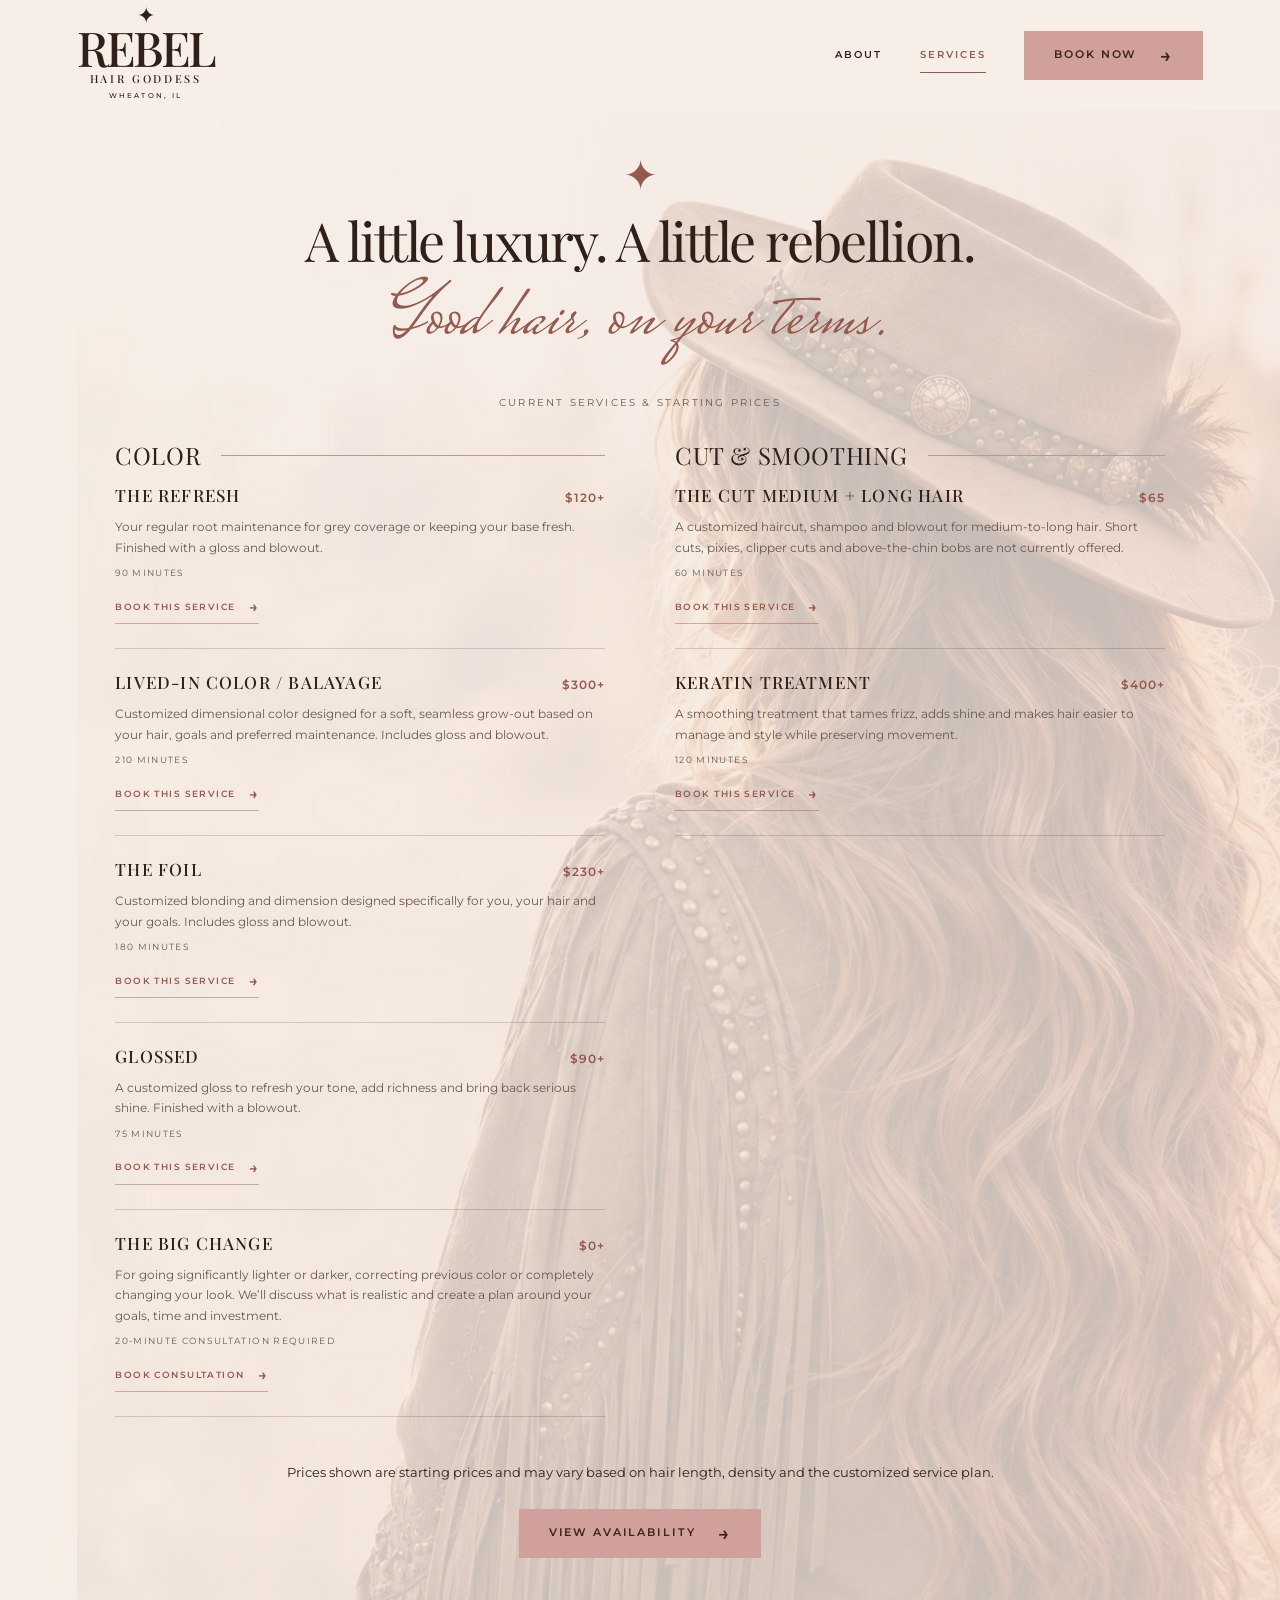
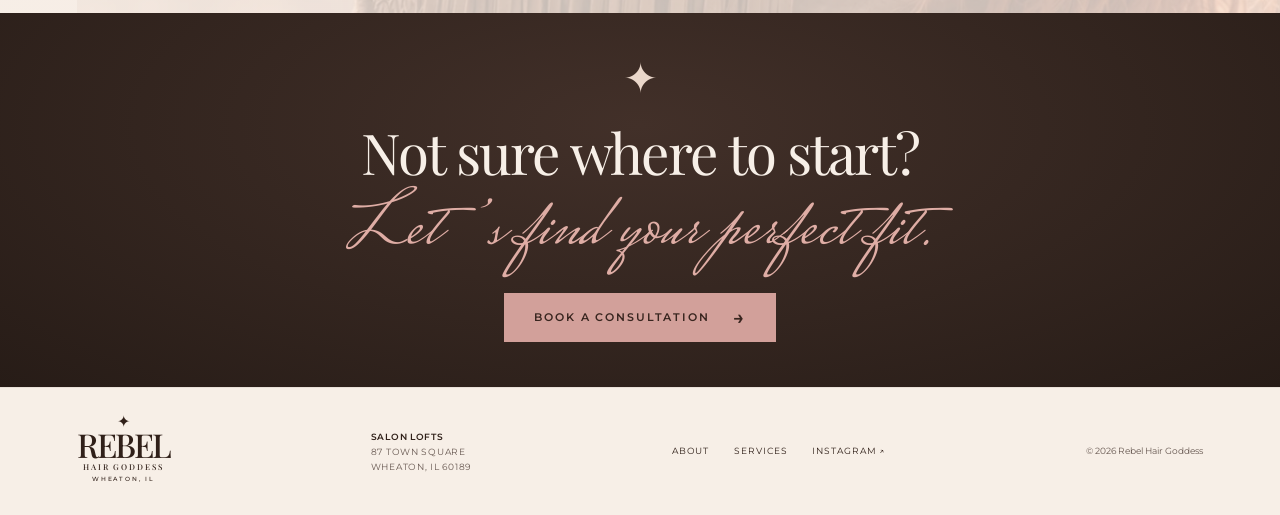
==== commit 37ad6604: "Remove extensions from services page" ====
--- a/services.html
+++ b/services.html
@@ -1,13 +1,13 @@
 <!DOCTYPE html>
 <html lang="en"><head><meta charset="UTF-8"><meta name="viewport" content="width=device-width, initial-scale=1">
-<title>Services | Rebel Hair Goddess</title><meta name="description" content="Explore Rebel Hair Goddess services and pricing in Wheaton, Illinois: lived-in color, custom foiling, glosses, haircuts, keratin treatments and extension consultations."><meta name="theme-color" content="#f7efe7">
-<link rel="canonical" href="https://thisisrebelhair.com/services.html"><meta property="og:title" content="Services | Rebel Hair Goddess"><meta property="og:description" content="Explore the Rebel Hair Goddess service menu: color, cut and style, treatments, and custom extensions in Wheaton, Illinois."><meta property="og:type" content="website"><meta property="og:url" content="https://thisisrebelhair.com/services.html"><meta property="og:image" content="https://thisisrebelhair.com/images/services-western.webp">
+<title>Services | Rebel Hair Goddess</title><meta name="description" content="Explore Rebel Hair Goddess services and pricing in Wheaton, Illinois: lived-in color, custom foiling, glosses, haircuts and keratin treatments."><meta name="theme-color" content="#f7efe7">
+<link rel="canonical" href="https://thisisrebelhair.com/services.html"><meta property="og:title" content="Services | Rebel Hair Goddess"><meta property="og:description" content="Explore the Rebel Hair Goddess service menu: color, cut and style, and smoothing treatments in Wheaton, Illinois."><meta property="og:type" content="website"><meta property="og:url" content="https://thisisrebelhair.com/services.html"><meta property="og:image" content="https://thisisrebelhair.com/images/services-western.webp">
 <link rel="icon" type="image/svg+xml" href="favicon.svg"><link rel="preconnect" href="https://fonts.googleapis.com"><link rel="preconnect" href="https://fonts.gstatic.com" crossorigin>
 <link href="https://fonts.googleapis.com/css2?family=Playfair+Display:wght@400;500;600&family=Montserrat:wght@400;500;600&family=Mrs+Saint+Delafield&display=swap" rel="stylesheet"><link rel="stylesheet" href="styles.css?v=20261002-mobile-background">
 <script type="application/ld+json">{"@context":"https://schema.org","@type":"Service","name":"Rebel Hair Goddess Services","provider":{"@type":"HairSalon","name":"Rebel Hair Goddess","url":"https://thisisrebelhair.com/","address":{"@type":"PostalAddress","streetAddress":"87 Town Square","addressLocality":"Wheaton","addressRegion":"IL","postalCode":"60189","addressCountry":"US"}},"areaServed":"Wheaton, Illinois","url":"https://thisisrebelhair.com/services.html"}</script></head><body class="services-page" id="top"><a class="skip-link" href="#main-content">Skip to content</a>
 <header class="site-header"><a class="brand" href="index.html" aria-label="Rebel Hair Goddess home"><span class="brand-star" aria-hidden="true">✦</span><span class="brand-name">REBEL</span><span class="brand-sub">HAIR GODDESS</span><span class="brand-city">WHEATON, IL</span></a>
 <button class="menu-toggle" type="button" aria-expanded="false" aria-controls="site-nav"><span></span><span></span><span class="sr-only">Open menu</span></button>
-<nav class="site-nav" id="site-nav" aria-label="Main navigation"><a href="index.html#about">About</a><a href="services.html" aria-current="page">Services</a><a href="index.html#extensions">Extensions</a><a href="index.html#studio">The studio</a><a class="button " data-booking-link href="https://rebelhairgoddess.glossgenius.com/book" target="_blank" rel="noopener">Book now <span aria-hidden="true">→</span></a></nav></header>
+<nav class="site-nav" id="site-nav" aria-label="Main navigation"><a href="index.html#about">About</a><a href="services.html" aria-current="page">Services</a><a class="button " data-booking-link href="https://rebelhairgoddess.glossgenius.com/book" target="_blank" rel="noopener">Book now <span aria-hidden="true">→</span></a></nav></header>
 <main id="main-content">
 <div class="services-surface"><section class="services-intro"><span class="star-mark" aria-hidden="true">✦</span><h1>A little luxury. A little rebellion.</h1><p class="script">Good hair, on your terms.</p></section>
 <section class="service-menu" aria-label="Service menu"><p class="menu-note">Current services &amp; starting prices</p><div class="menu-columns service-detail-columns"><div><section class="menu-category"><h2>Color</h2>
@@ -19,9 +19,7 @@
 </section></div><div><section class="menu-category"><h2>Cut &amp; Smoothing</h2>
 <article class="service-detail"><div class="service-detail-head"><h3>The Cut <span class="service-qualifier">Medium + Long Hair</span></h3><span>$65</span></div><p>A customized haircut, shampoo and blowout for medium-to-long hair. Short cuts, pixies, clipper cuts and above-the-chin bobs are not currently offered.</p><small>60 minutes</small><a class="service-book" data-booking-link href="https://rebelhairgoddess.glossgenius.com/book" target="_blank" rel="noopener">Book this service <span>→</span></a></article>
 <article class="service-detail"><div class="service-detail-head"><h3>Keratin Treatment</h3><span>$400+</span></div><p>A smoothing treatment that tames frizz, adds shine and makes hair easier to manage and style while preserving movement.</p><small>120 minutes</small><a class="service-book" data-booking-link href="https://rebelhairgoddess.glossgenius.com/book" target="_blank" rel="noopener">Book this service <span>→</span></a></article>
-</section><section class="menu-category" id="extensions-menu"><h2>Extensions</h2>
-<article class="service-detail"><div class="service-detail-head"><h3>Extension Consultation</h3><span>Price varies</span></div><p>More length, more volume, a pop of color or all three. We’ll discuss your goals, color match, method, maintenance and investment before creating your custom extension plan.</p><small>25 minutes</small><a class="service-book" data-booking-link href="https://rebelhairgoddess.glossgenius.com/book" target="_blank" rel="noopener">Book consultation <span>→</span></a></article>
 </section></div></div><p class="menu-tail">Prices shown are starting prices and may vary based on hair length, density and the customized service plan.</p><a class="button" data-booking-link href="https://rebelhairgoddess.glossgenius.com/book" target="_blank" rel="noopener">View availability <span aria-hidden="true">→</span></a></section></div>
 <section class="consultation extensions" aria-labelledby="consultation-heading"><span class="star-mark" aria-hidden="true">✦</span><h2 id="consultation-heading">Not sure where to start?</h2><p class="script">Let’s find your perfect fit.</p><a class="button " data-booking-link href="https://rebelhairgoddess.glossgenius.com/book" target="_blank" rel="noopener">Book a consultation <span aria-hidden="true">→</span></a></section>
-</main><footer class="site-footer"><a class="brand footer-brand" href="index.html" aria-label="Rebel Hair Goddess home"><span class="brand-star" aria-hidden="true">✦</span><span class="brand-name">REBEL</span><span class="brand-sub">HAIR GODDESS</span><span class="brand-city">WHEATON, IL</span></a><address class="footer-address"><strong>Salon Lofts</strong><br>87 Town Square<br>Wheaton, IL 60189</address><nav aria-label="Footer navigation"><a href="index.html#about">About</a><a href="services.html">Services</a><a href="index.html#extensions">Extensions</a><a href="index.html#studio">The studio</a><a href="https://www.instagram.com/rebelhairgoddess/" target="_blank" rel="noopener">Instagram ↗</a></nav><small>© <span id="year">2026</span> Rebel Hair Goddess</small></footer>
+</main><footer class="site-footer"><a class="brand footer-brand" href="index.html" aria-label="Rebel Hair Goddess home"><span class="brand-star" aria-hidden="true">✦</span><span class="brand-name">REBEL</span><span class="brand-sub">HAIR GODDESS</span><span class="brand-city">WHEATON, IL</span></a><address class="footer-address"><strong>Salon Lofts</strong><br>87 Town Square<br>Wheaton, IL 60189</address><nav aria-label="Footer navigation"><a href="index.html#about">About</a><a href="services.html">Services</a><a href="https://www.instagram.com/rebelhairgoddess/" target="_blank" rel="noopener">Instagram ↗</a></nav><small>© <span id="year">2026</span> Rebel Hair Goddess</small></footer>
 <div class="mobile-book"><a class="button " data-booking-link href="https://rebelhairgoddess.glossgenius.com/book" target="_blank" rel="noopener">Book now <span aria-hidden="true">→</span></a></div><script src="script.js?v=20261005-booking"></script></body></html>
--- a/styles.css
+++ b/styles.css
@@ -30,3 +30,36 @@
 .service-book:hover span{transform:translateX(3px)}
 @media(max-width:1100px){.site-footer{display:grid;grid-template-columns:auto 1fr auto}.site-footer>small{grid-column:1/-1;text-align:center}}
 @media(max-width:760px){.footer-address{text-align:center;white-space:normal}.site-footer{display:flex;flex-direction:column}.service-detail-columns{gap:0}.service-detail{padding:20px 0 22px}.service-detail h3{font-size:16px}.service-detail p{font-size:12px}.service-detail-head{gap:12px}}
+
+/* Homepage service overview and tightened stylist introduction */
+.about-copy{padding-top:52px;padding-bottom:52px}
+.about-copy h2{margin-bottom:10px}
+.about-copy .about-tagline{font-size:clamp(38px,4vw,54px);line-height:.88;margin:2px 0 0}
+.about-copy .short-rule{margin:18px auto}
+.about-copy>p:not(.script){margin-bottom:18px}
+.about-copy .studio-location{margin-top:-3px!important;margin-bottom:24px!important}
+.home-services{padding-top:58px;padding-bottom:58px;background:linear-gradient(135deg,#f9f2eb,#f3e5de)}
+.home-services>.eyebrow{margin-bottom:8px;color:var(--rose)}
+.home-services h2{margin-bottom:32px}
+.home-service-list{display:grid;grid-template-columns:repeat(2,minmax(0,1fr));max-width:1000px;margin:0 auto 25px;border-top:1px solid rgba(48,32,25,.2)}
+.home-service-item{display:flex;align-items:center;justify-content:space-between;gap:20px;padding:17px 20px;border-bottom:1px solid rgba(48,32,25,.2);transition:background .2s,color .2s}
+.home-service-item:nth-child(odd){border-right:1px solid rgba(48,32,25,.2)}
+.home-service-item span{font:500 15px/1.35 var(--serif);letter-spacing:.05em;text-transform:uppercase;text-align:left}
+.home-service-item strong{font:600 10px/1.3 var(--sans);letter-spacing:.08em;text-transform:uppercase;white-space:nowrap;color:var(--rose)}
+.home-service-item:hover{background:rgba(210,160,154,.16);color:var(--rose)}
+.home-service-note{max-width:620px;margin:0 auto 25px;font-size:11px;color:var(--muted)}
+@media(max-width:760px){
+  .about-copy{padding-top:38px;padding-bottom:40px}
+  .about-copy h2{margin-bottom:7px}
+  .about-copy .about-tagline{font-size:44px;line-height:.88}
+  .about-copy .short-rule{margin:15px auto}
+  .about-copy>p:not(.script){margin-bottom:15px}
+  .about-copy .studio-location{margin-top:0!important;margin-bottom:21px!important}
+  .home-services{padding:42px 20px 45px}
+  .home-services h2{margin-bottom:24px}
+  .home-service-list{grid-template-columns:1fr;margin-bottom:22px}
+  .home-service-item:nth-child(odd){border-right:0}
+  .home-service-item{padding:15px 10px}
+  .home-service-item span{font-size:14px}
+  .home-service-note{font-size:10px;line-height:1.7}
+}
